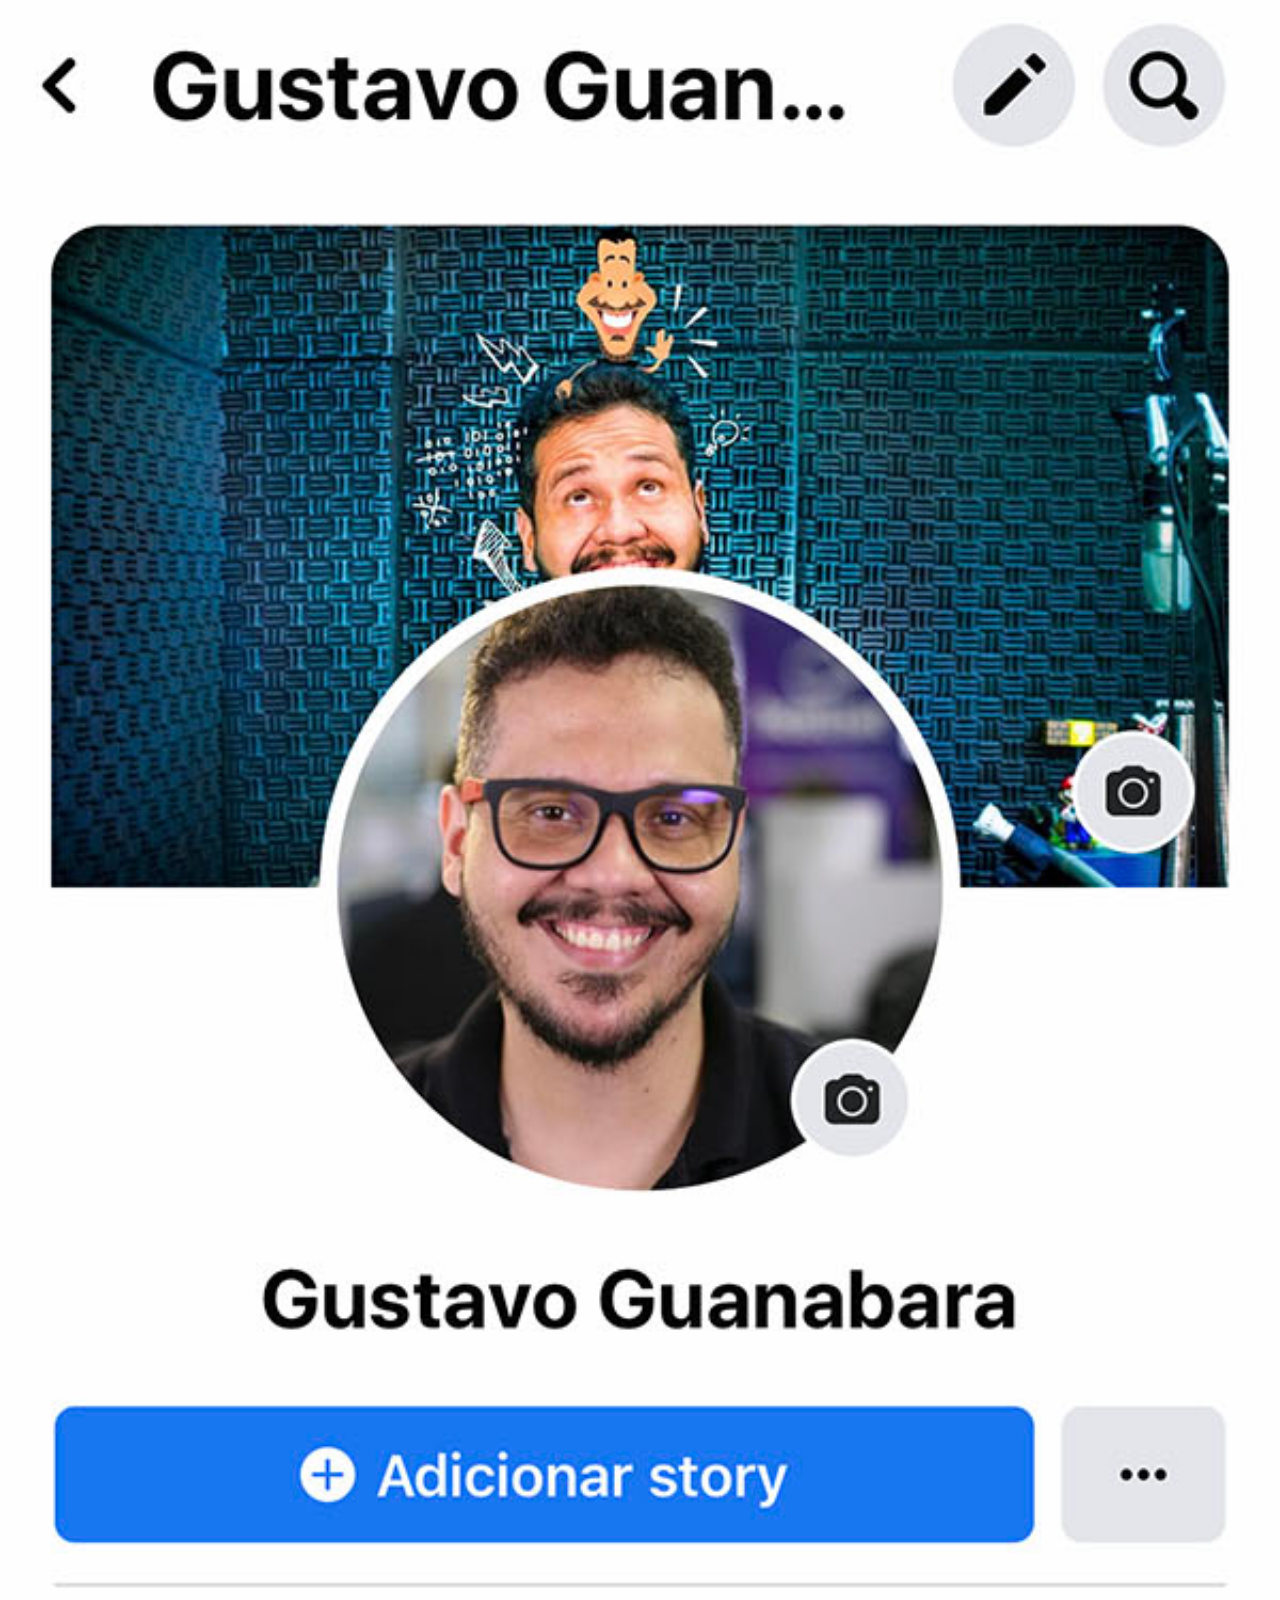
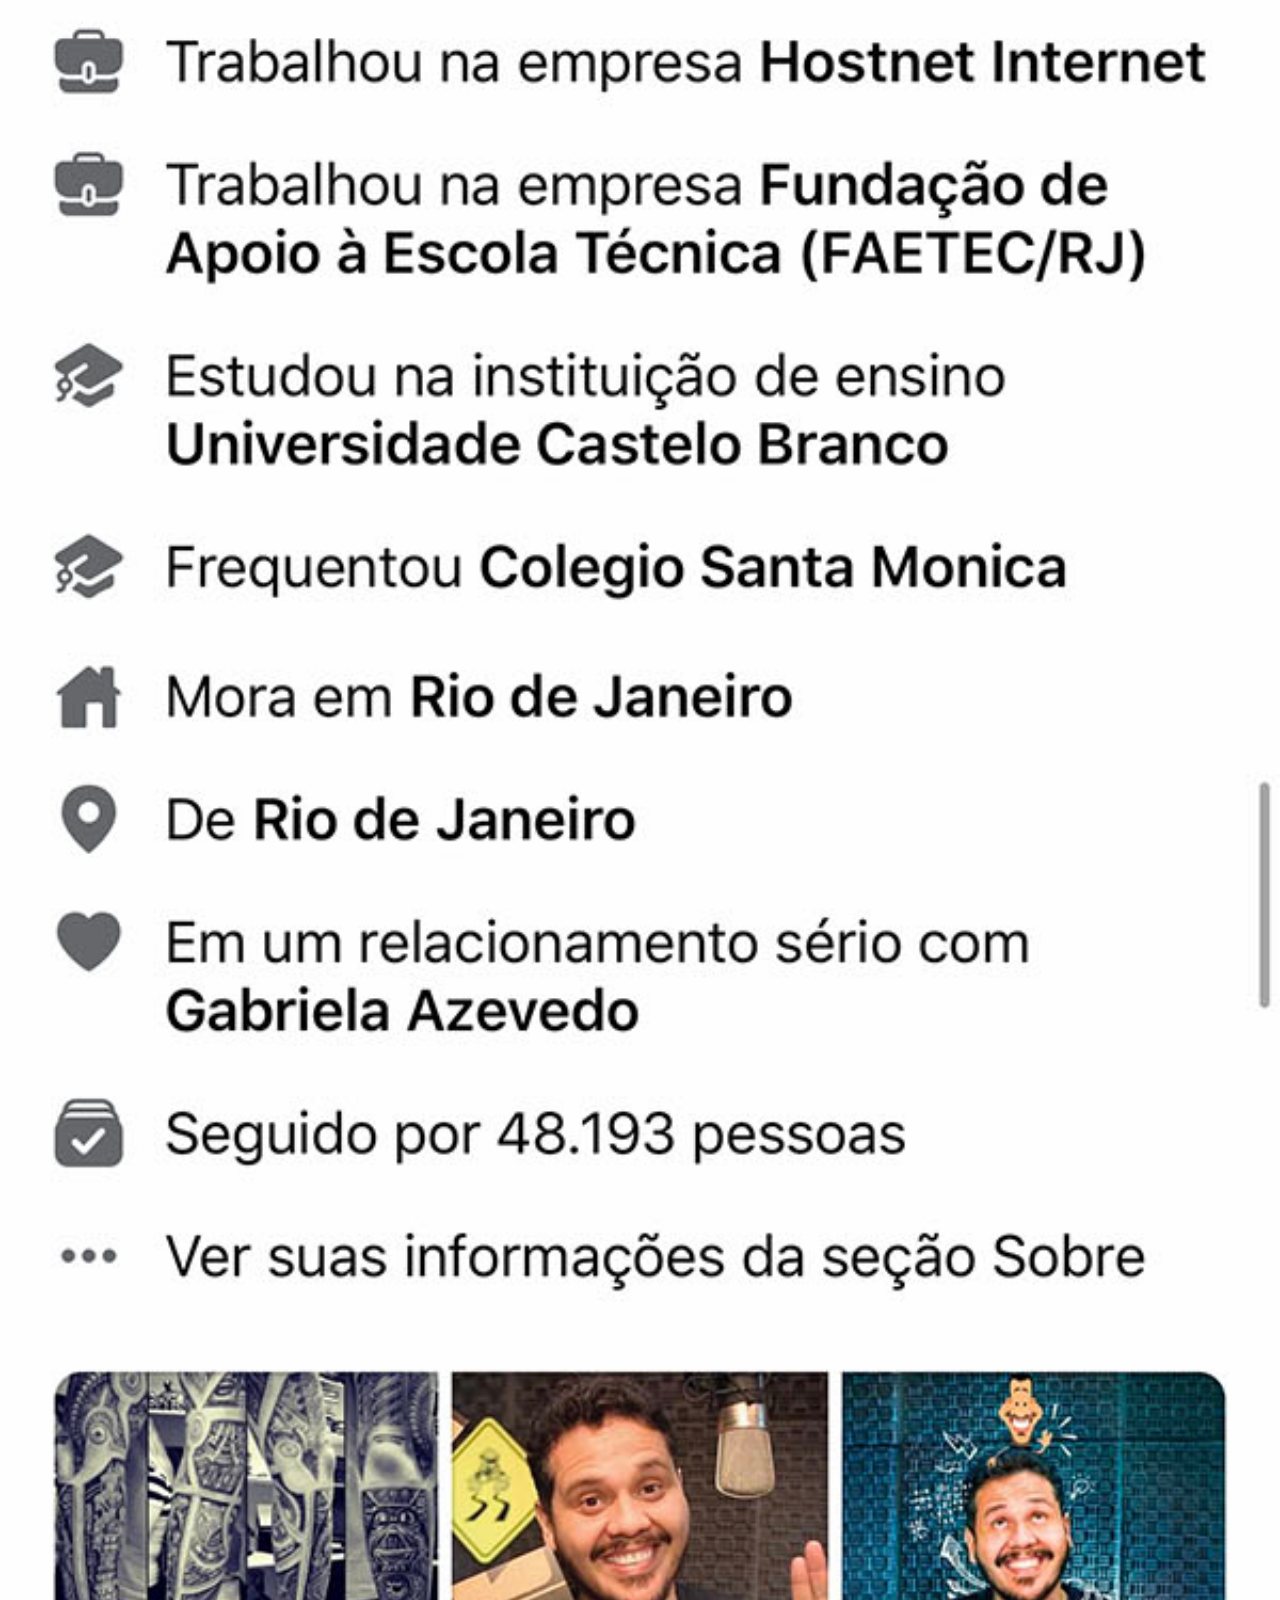
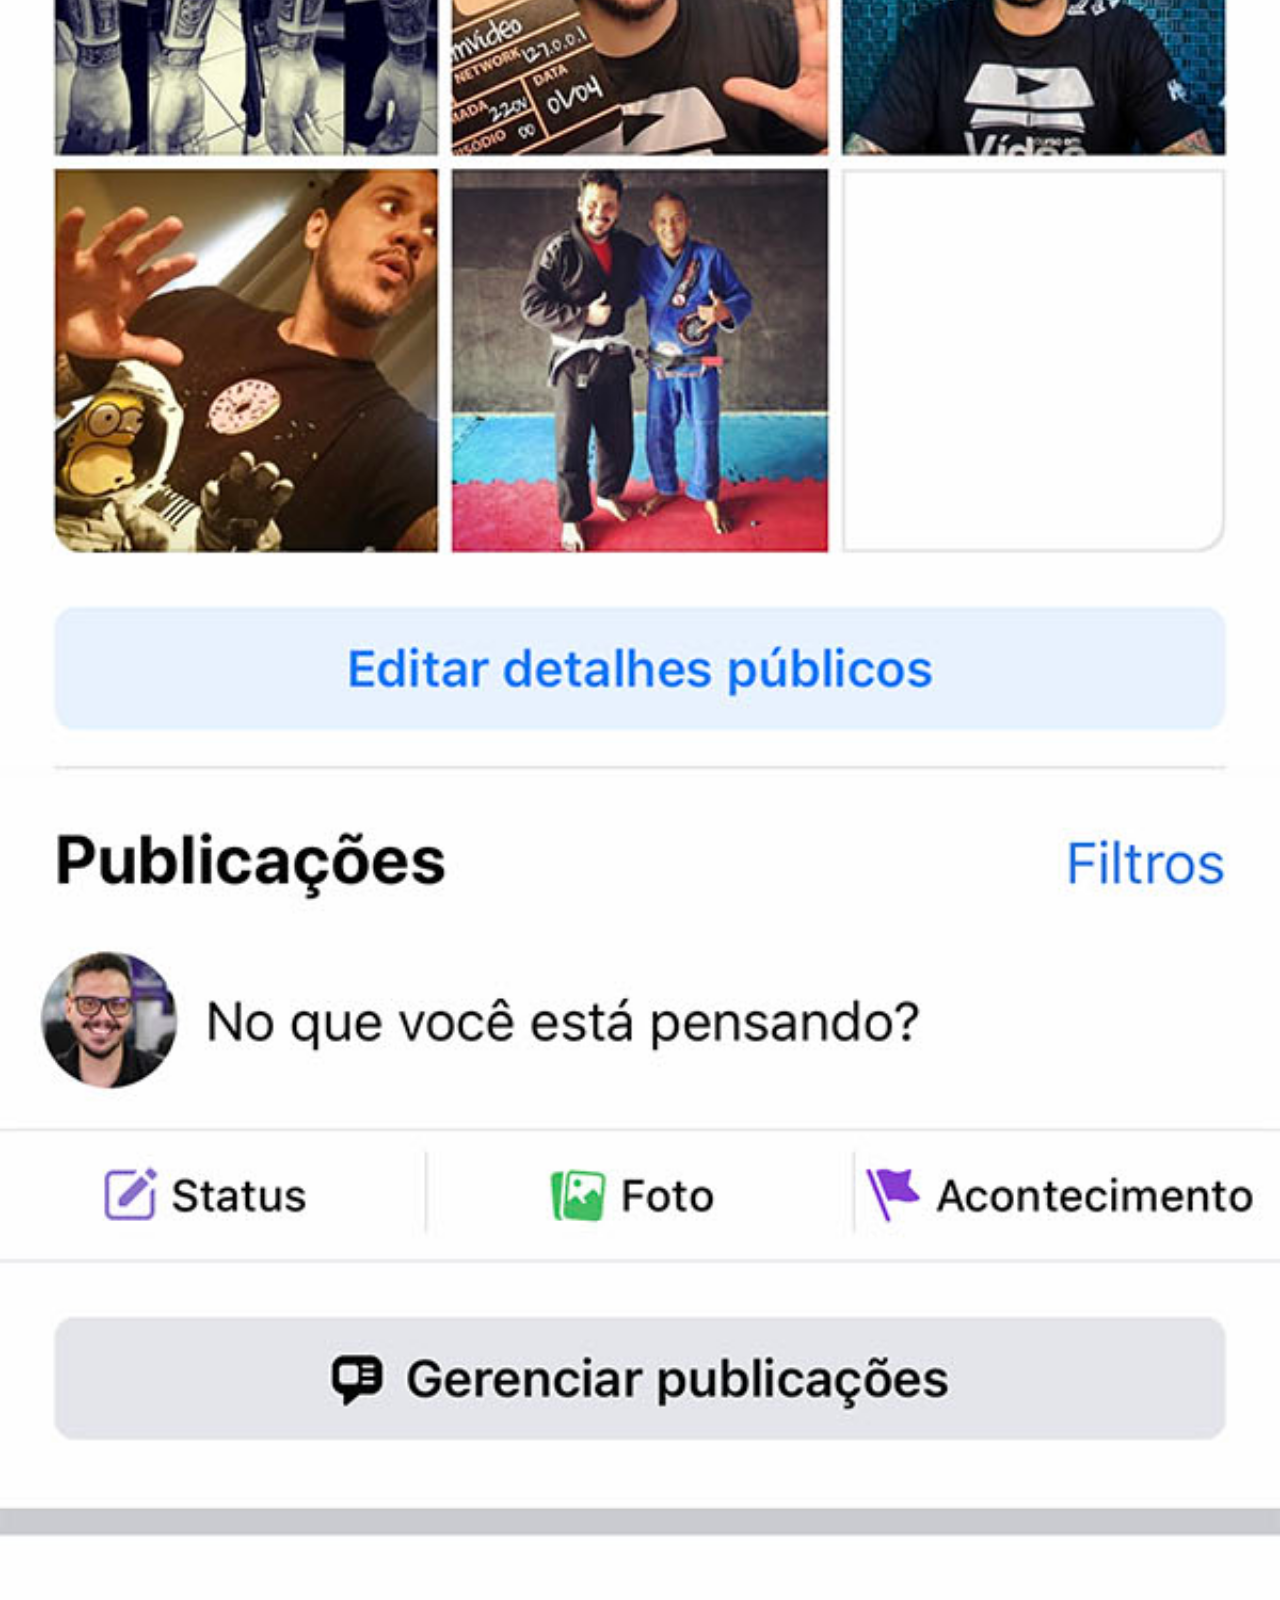
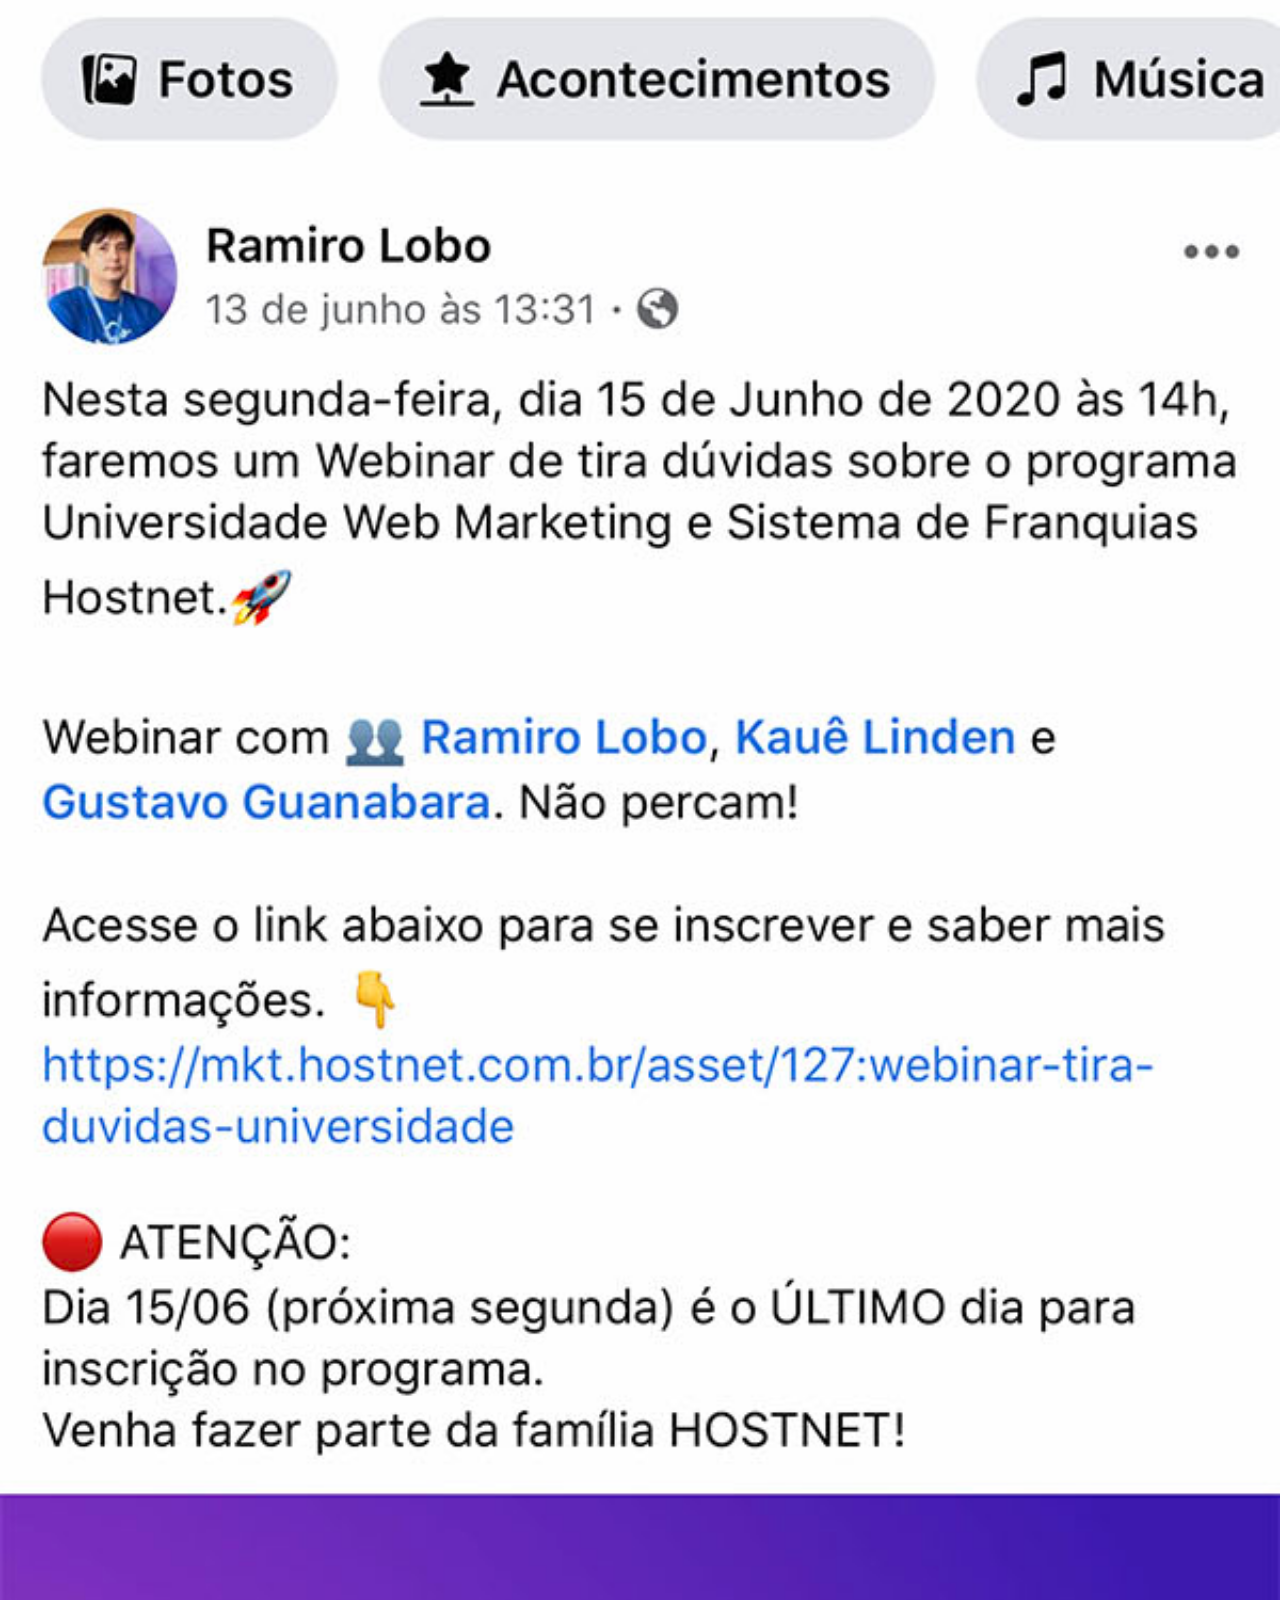
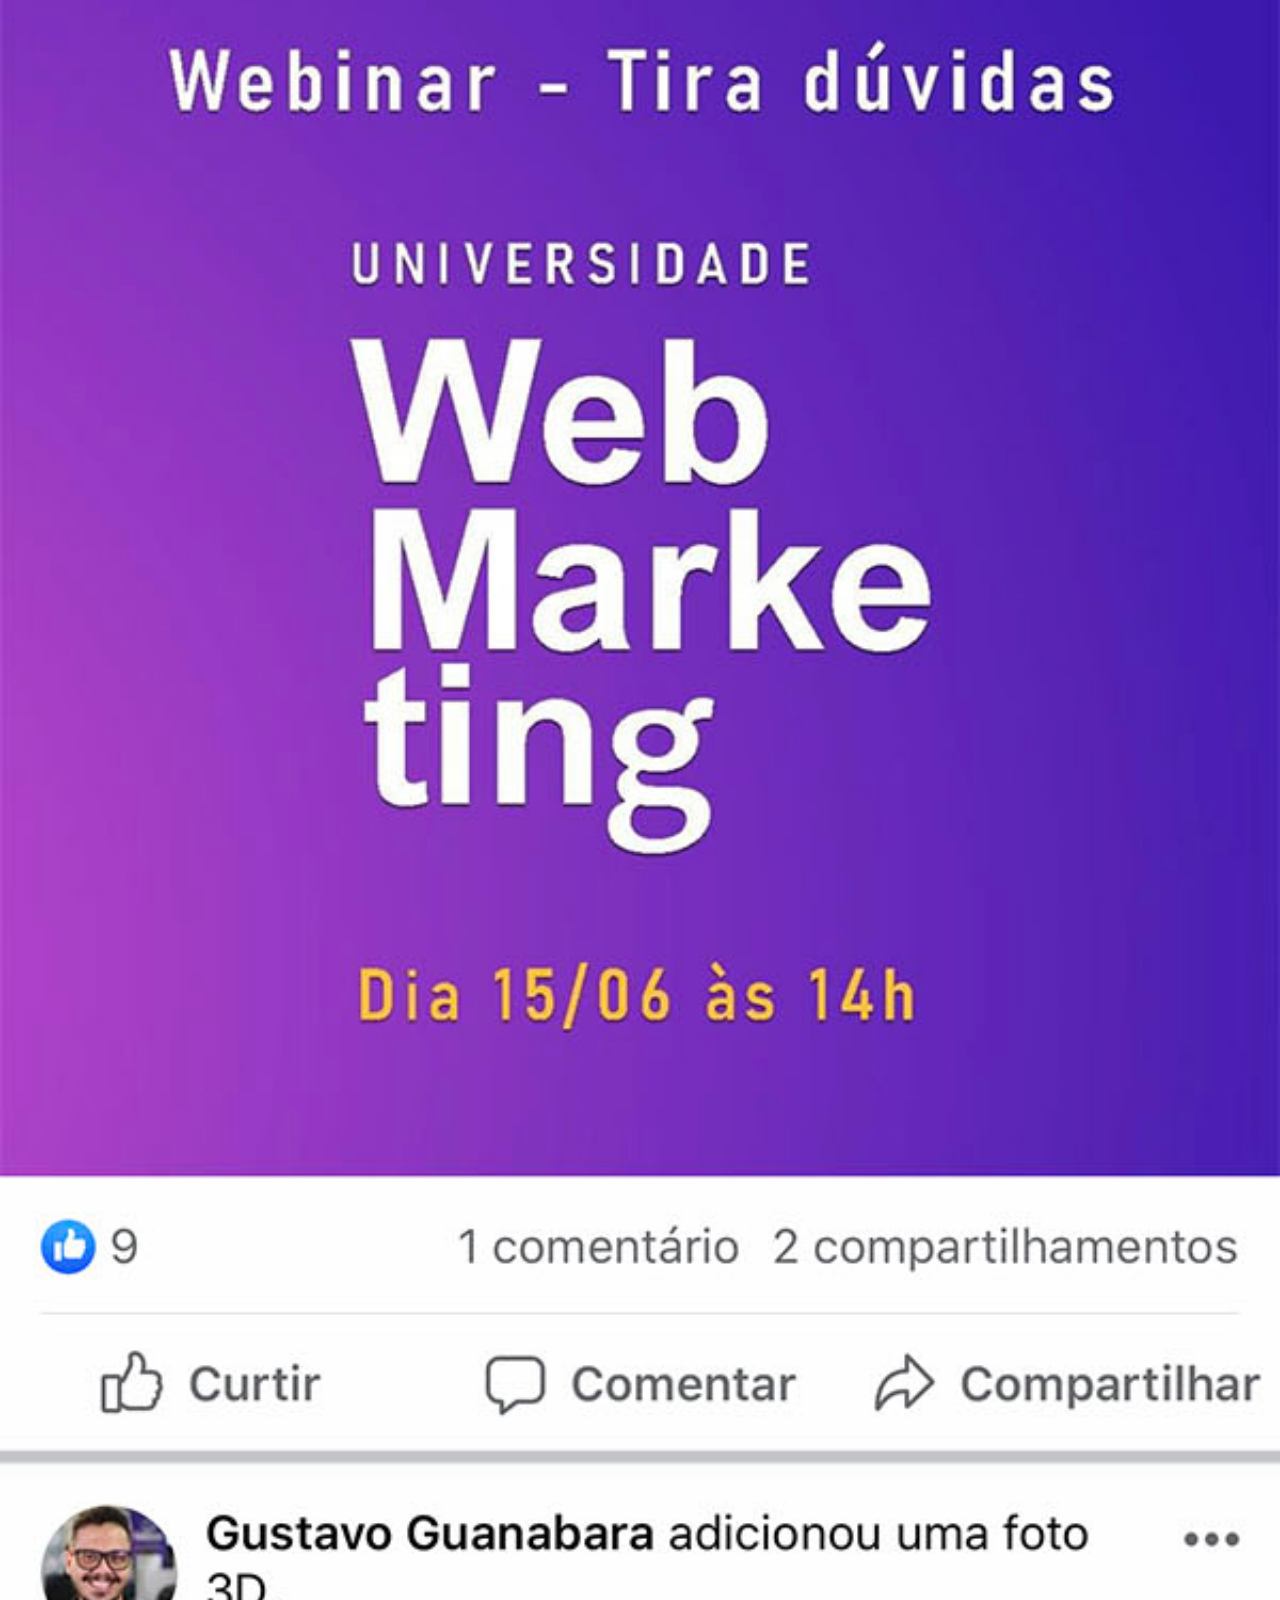
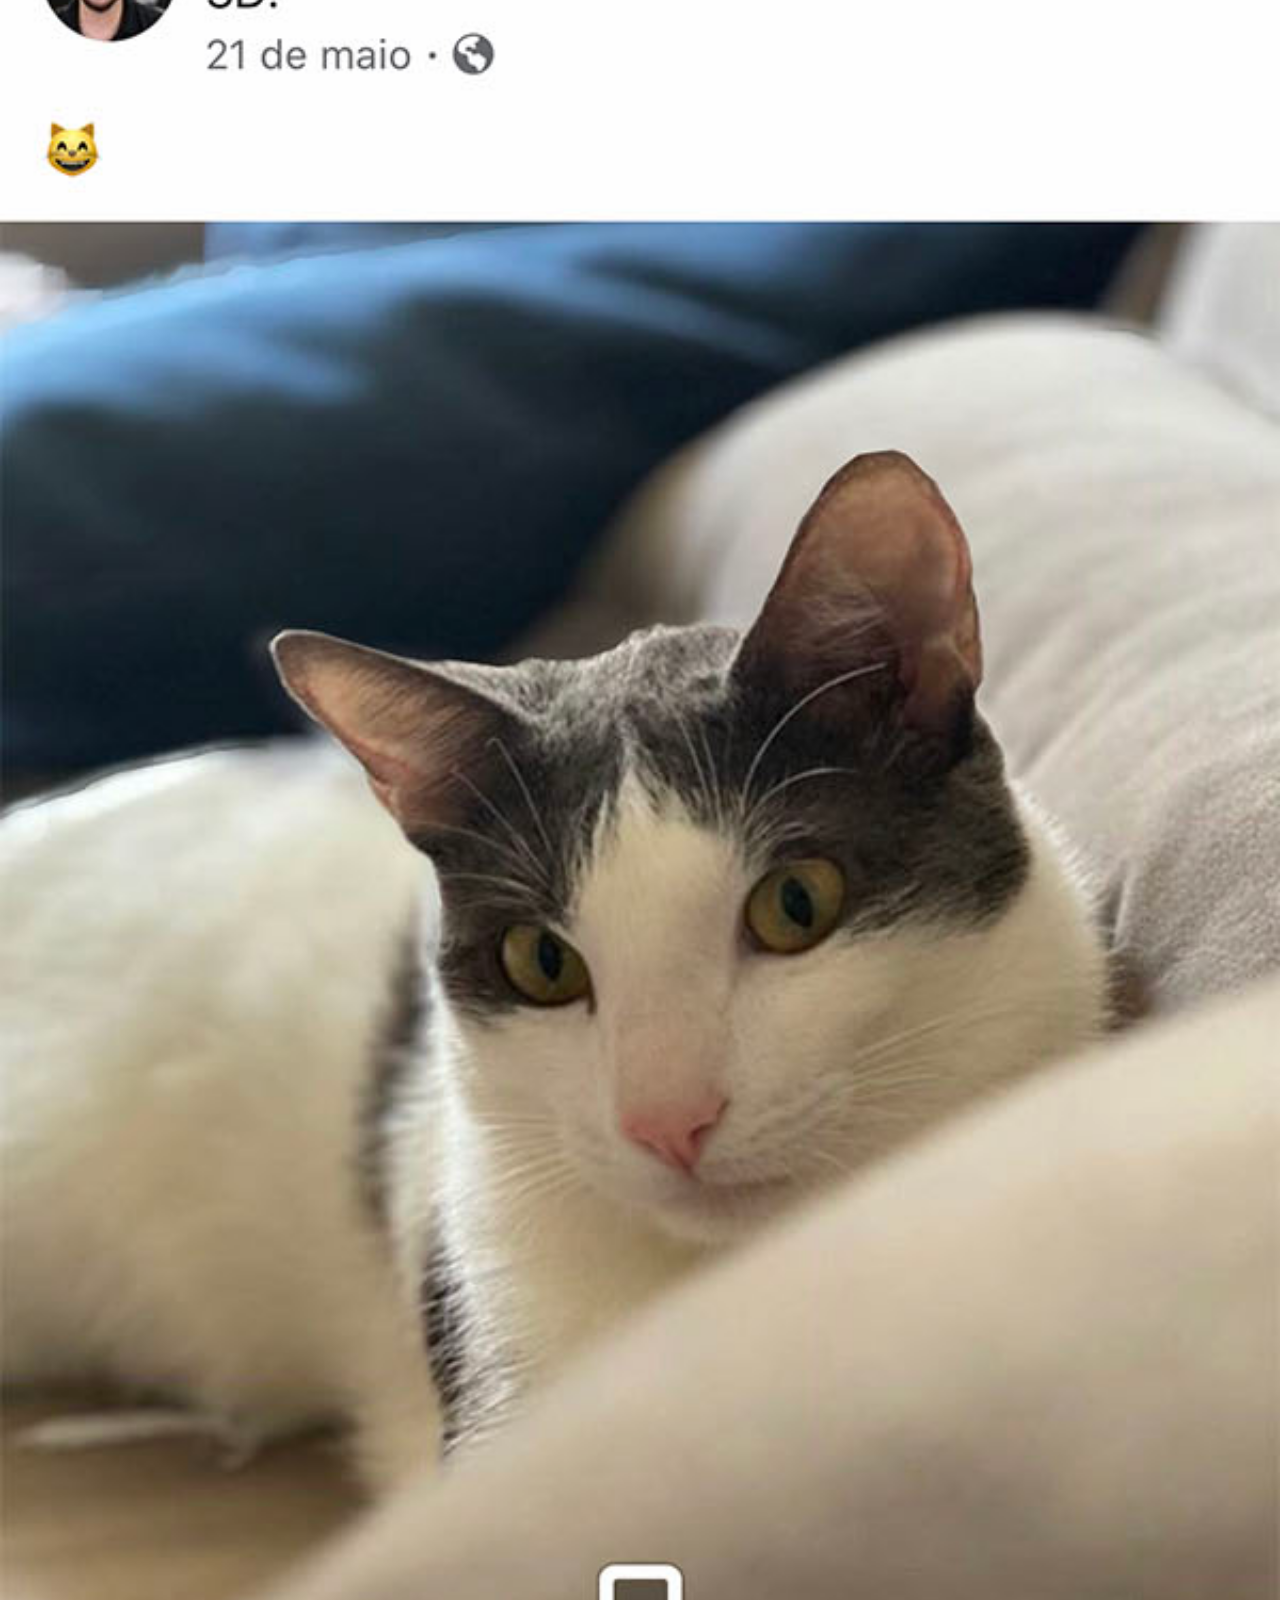
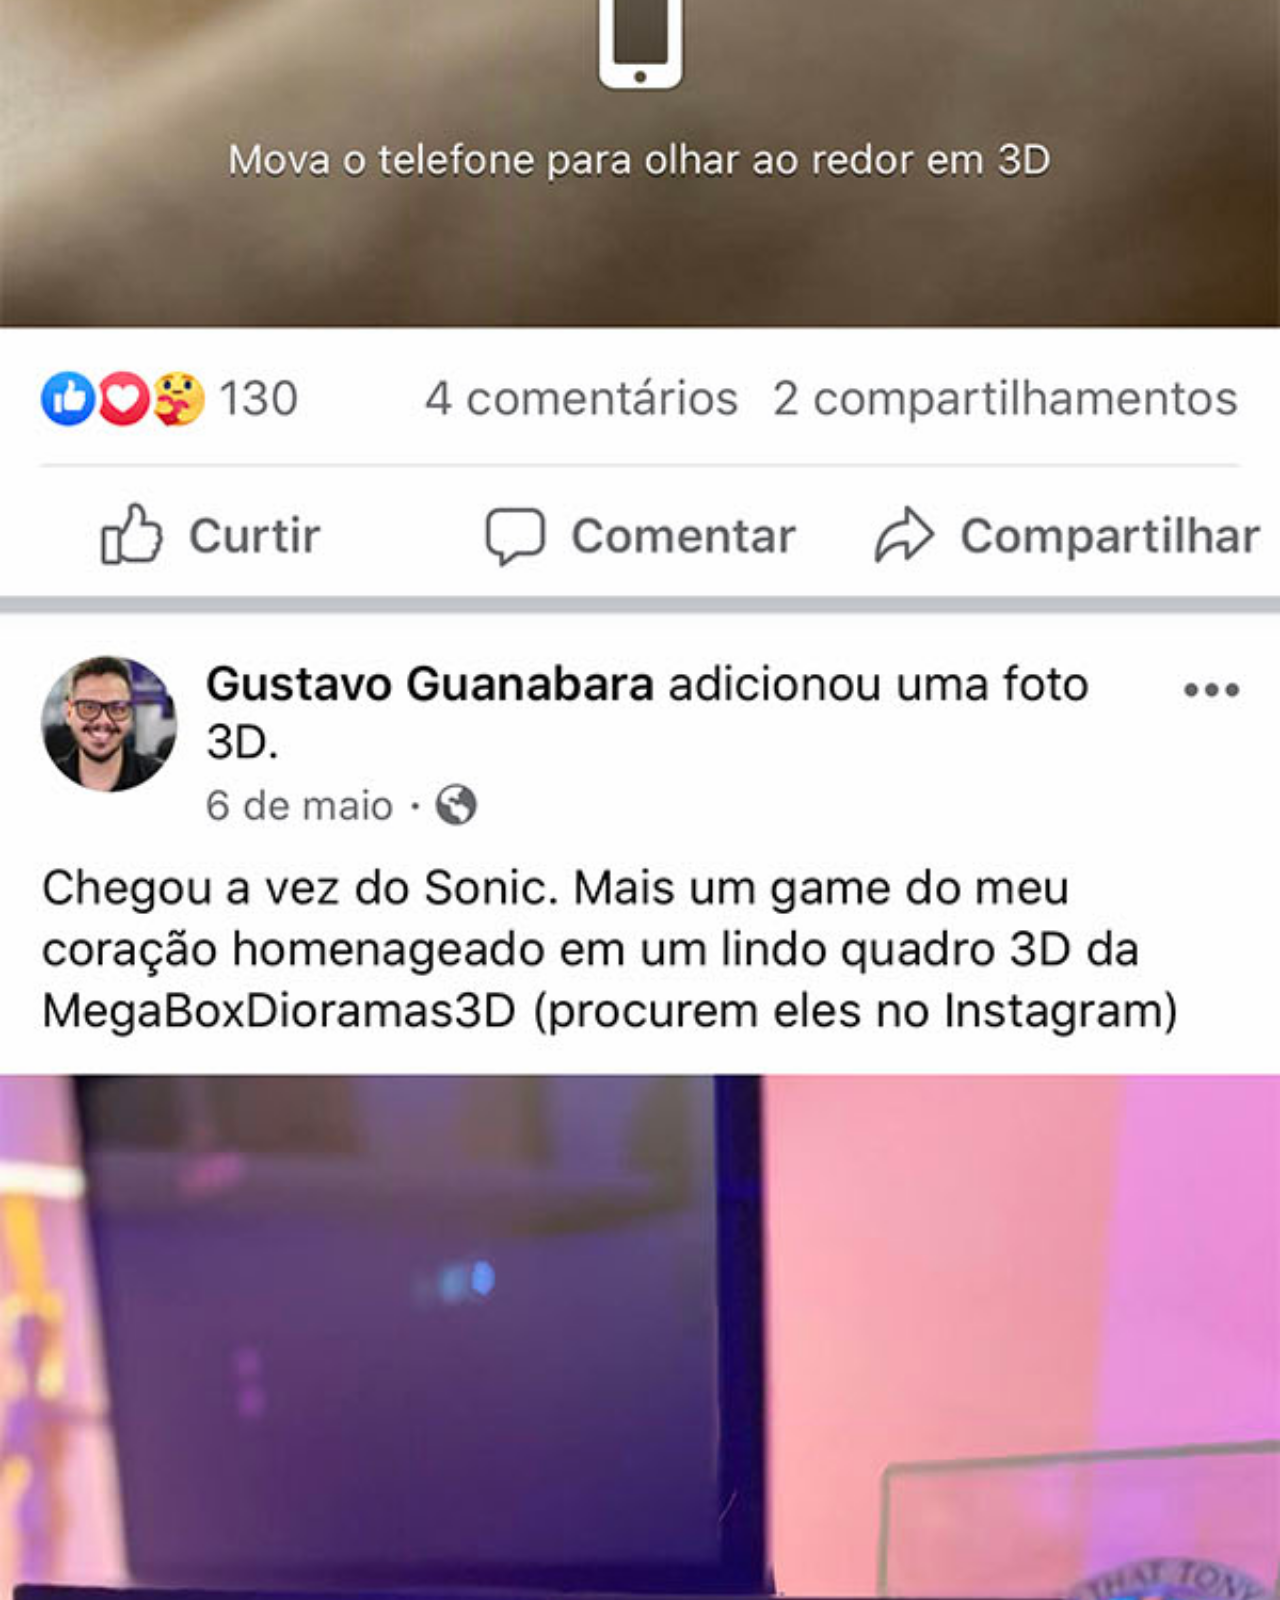
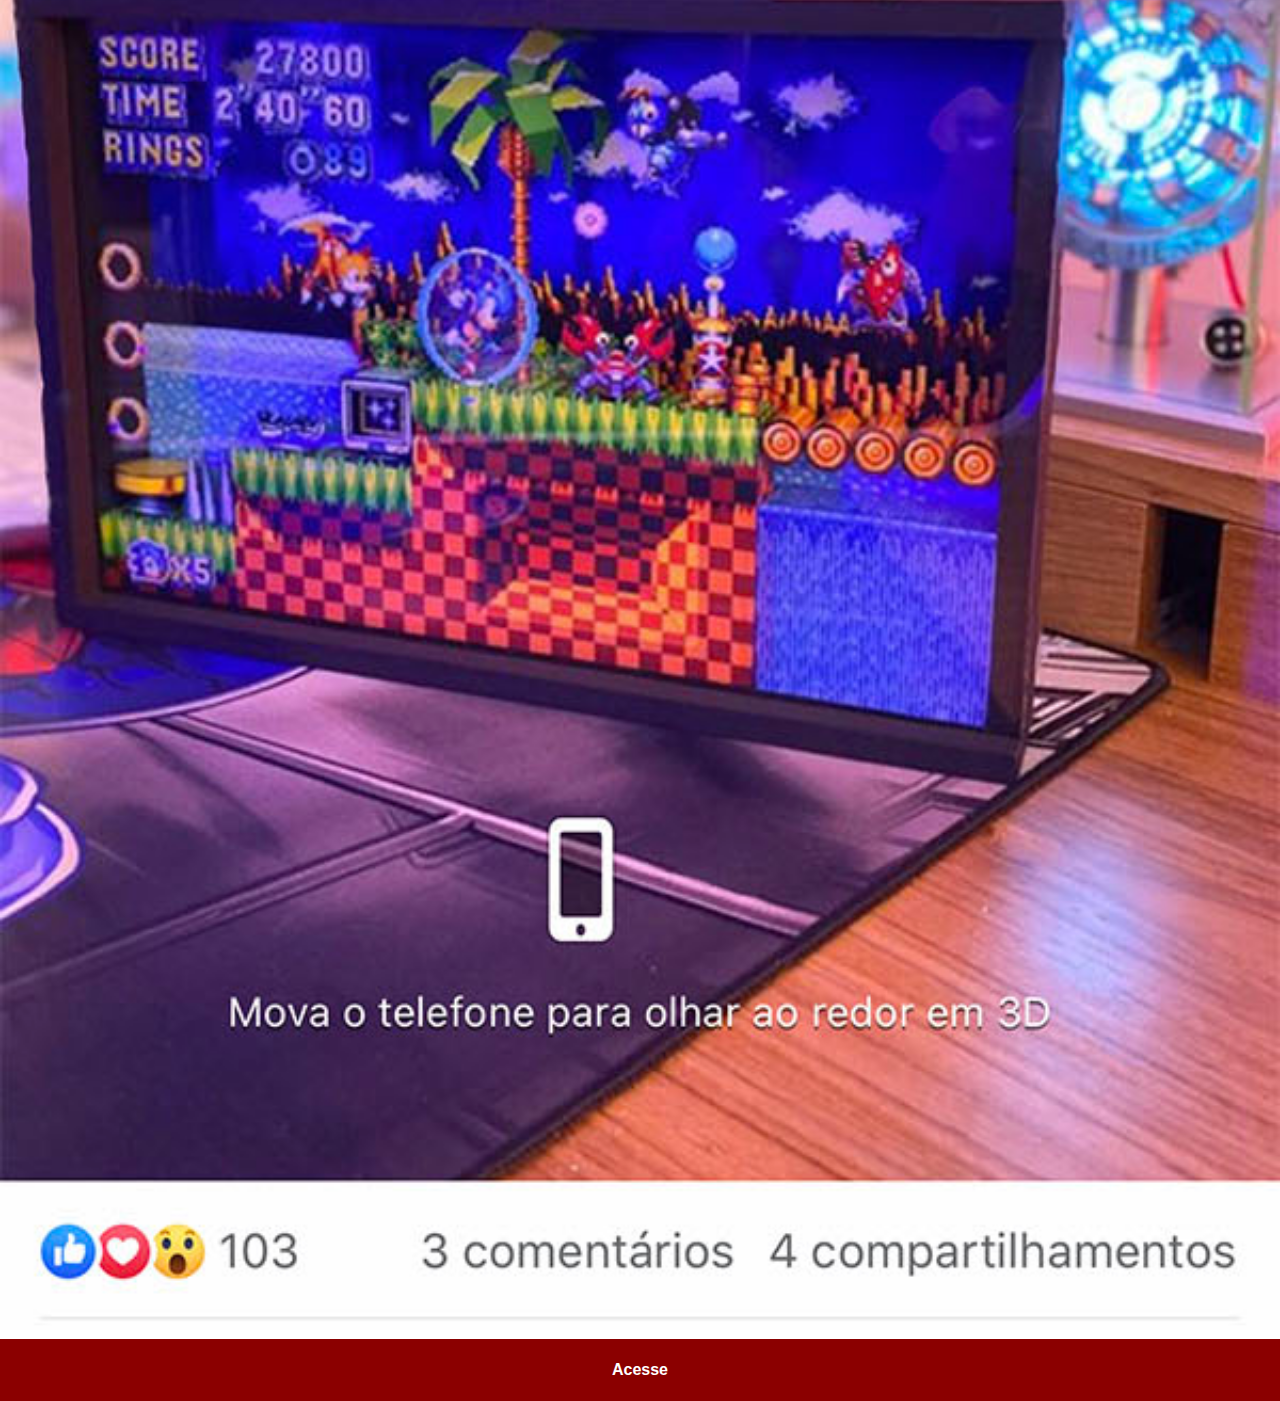
==== facebook.html @ 4acc419b "create pages" ====
<!DOCTYPE html>
<html lang="pt-br">
<head>
    <meta charset="UTF-8">
    <meta http-equiv="X-UA-Compatible" content="IE=edge">
    <meta name="viewport" content="width=device-width, initial-scale=1.0">
    <title>Facebook</title>
    <link rel="stylesheet" href="estilos/social.css">
</head>
<body>
    <img src="pacote-d013/imagens/tela-facebook.jpg" alt="Facebook">
    <a href="https://www.facebook.com">Acesse</a>
</body>
</html>
---- estilos/social.css ----
* {
    margin: 0px ;
    padding: 0px;
    font-family: Arial, Helvetica, sans-serif
}

::-webkit-scrollbar {
    width: 0px;
    height: 0px;
}

img {
    width: 100vw;
    margin-bottom: -3px;
    
}

a {
    display: block;
    background-color: darkred;
    font-weight: bolder;
    color: white;
    text-align: center;
    padding: 22px;
    text-decoration: none;
    
}

a:hover {
    background-color: red;
}
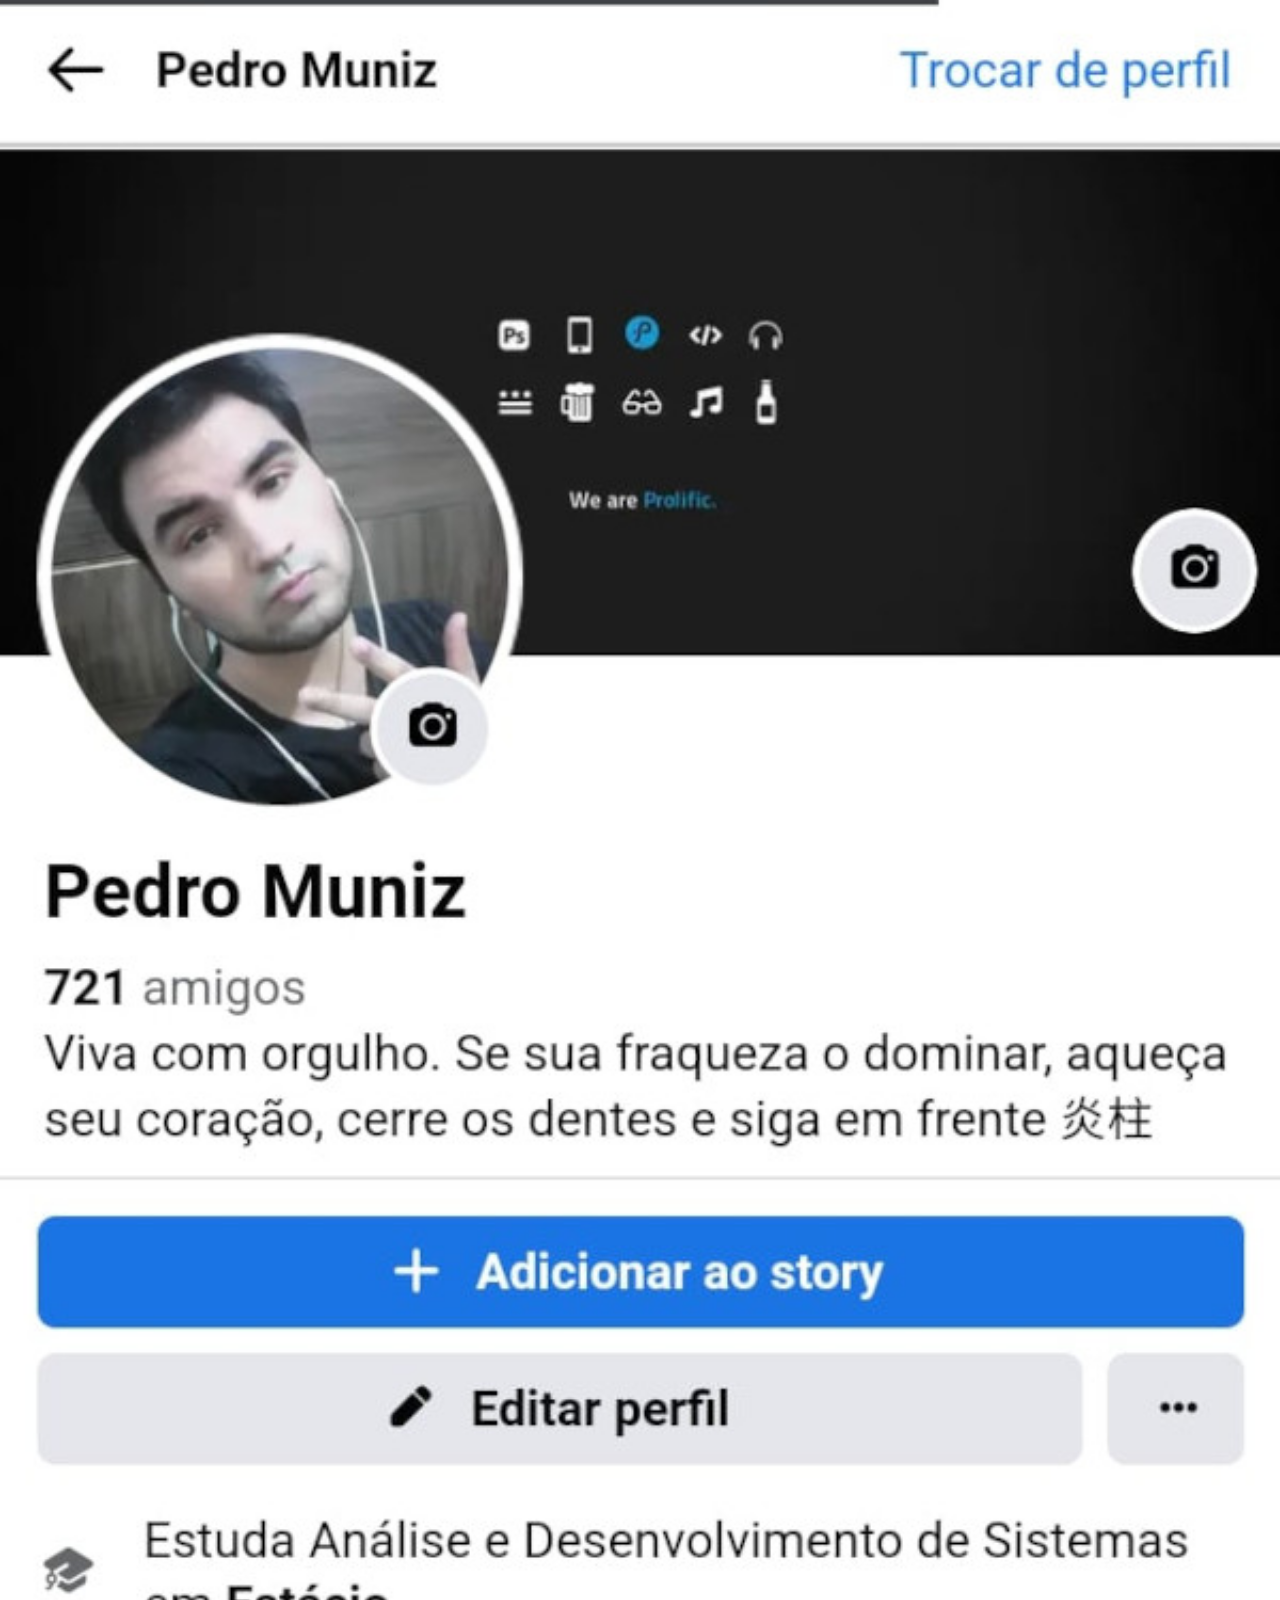
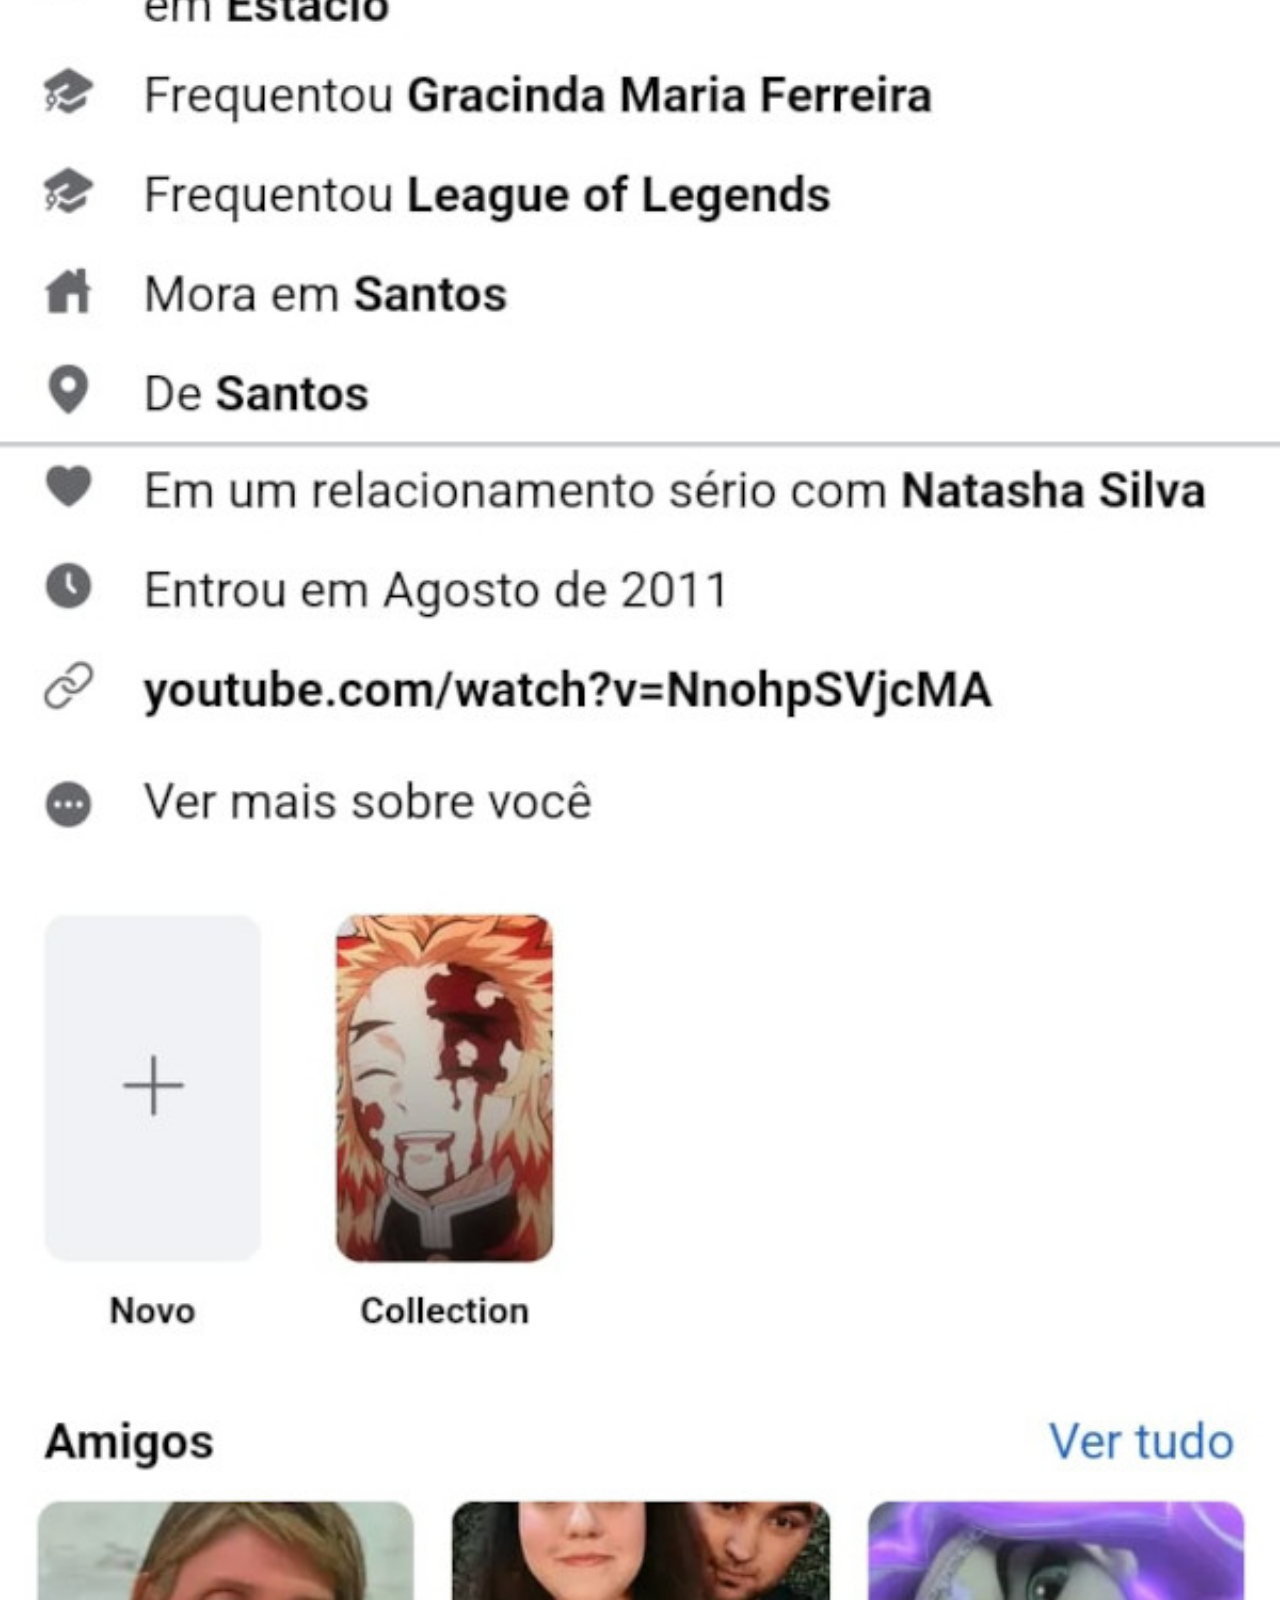
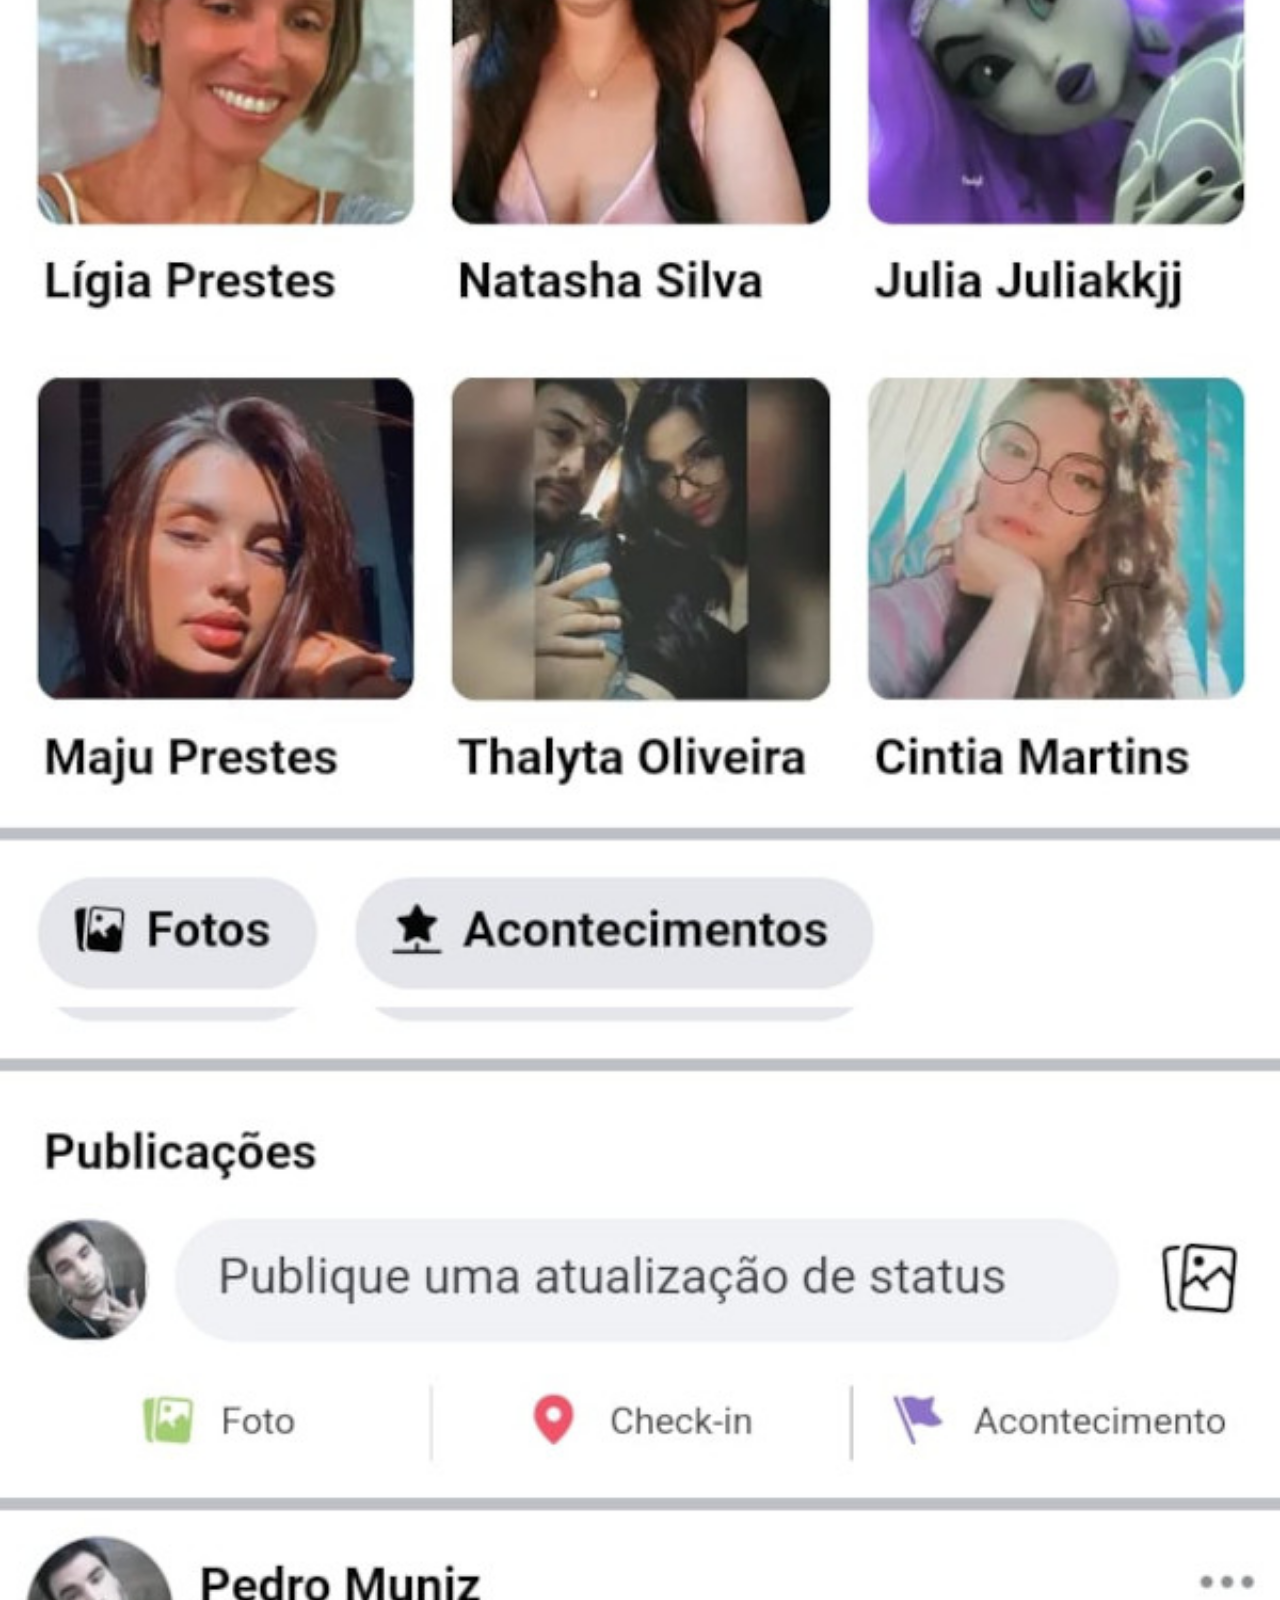
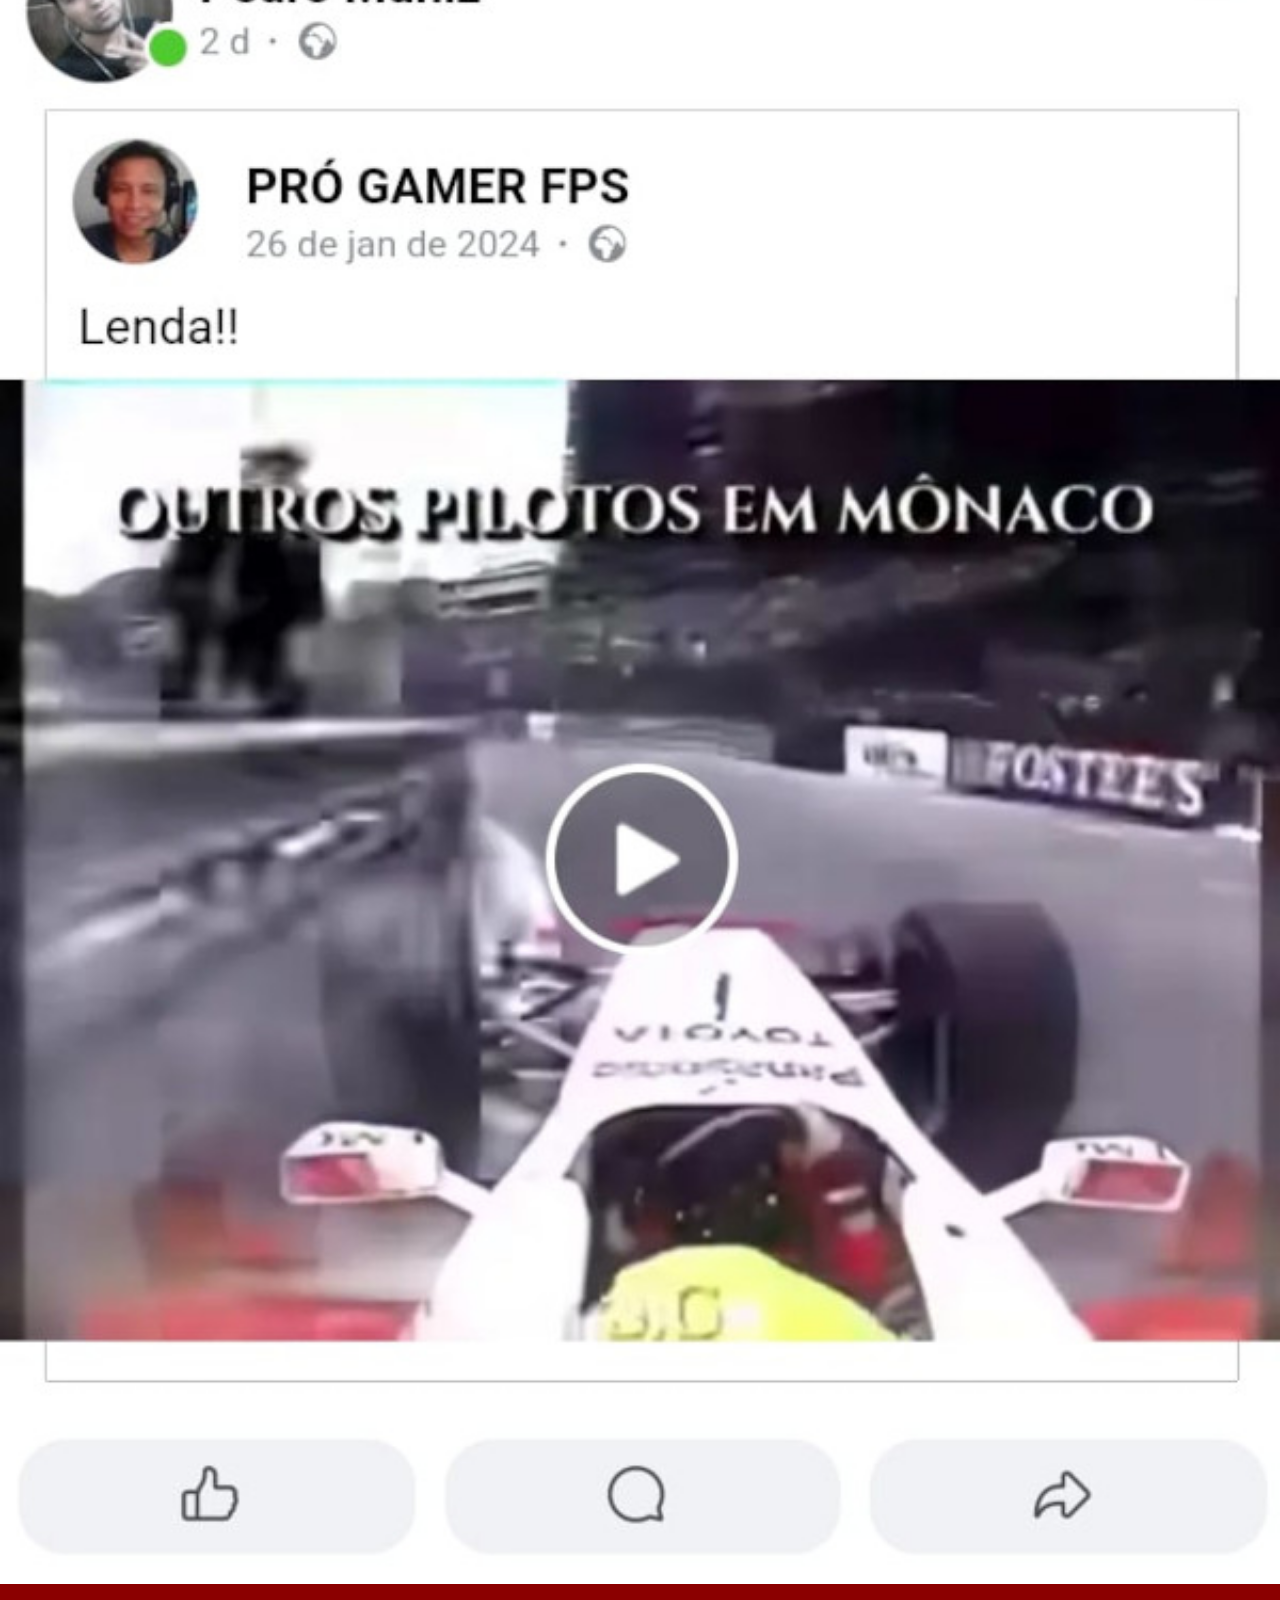
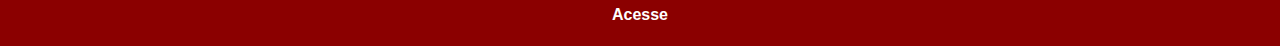
==== commit e10f39ee: "finalizações" ====
--- a/facebook.html
+++ b/facebook.html
@@ -9,6 +9,6 @@
 </head>
 <body>
     <img src="pacote-d013/imagens/tela-facebook.jpg" alt="Facebook">
-    <a href="https://www.facebook.com">Acesse</a>
+    <a href="https://www.facebook.com/joaopedro.muniz.77/" target="_blank">Acesse</a>
 </body>
 </html>